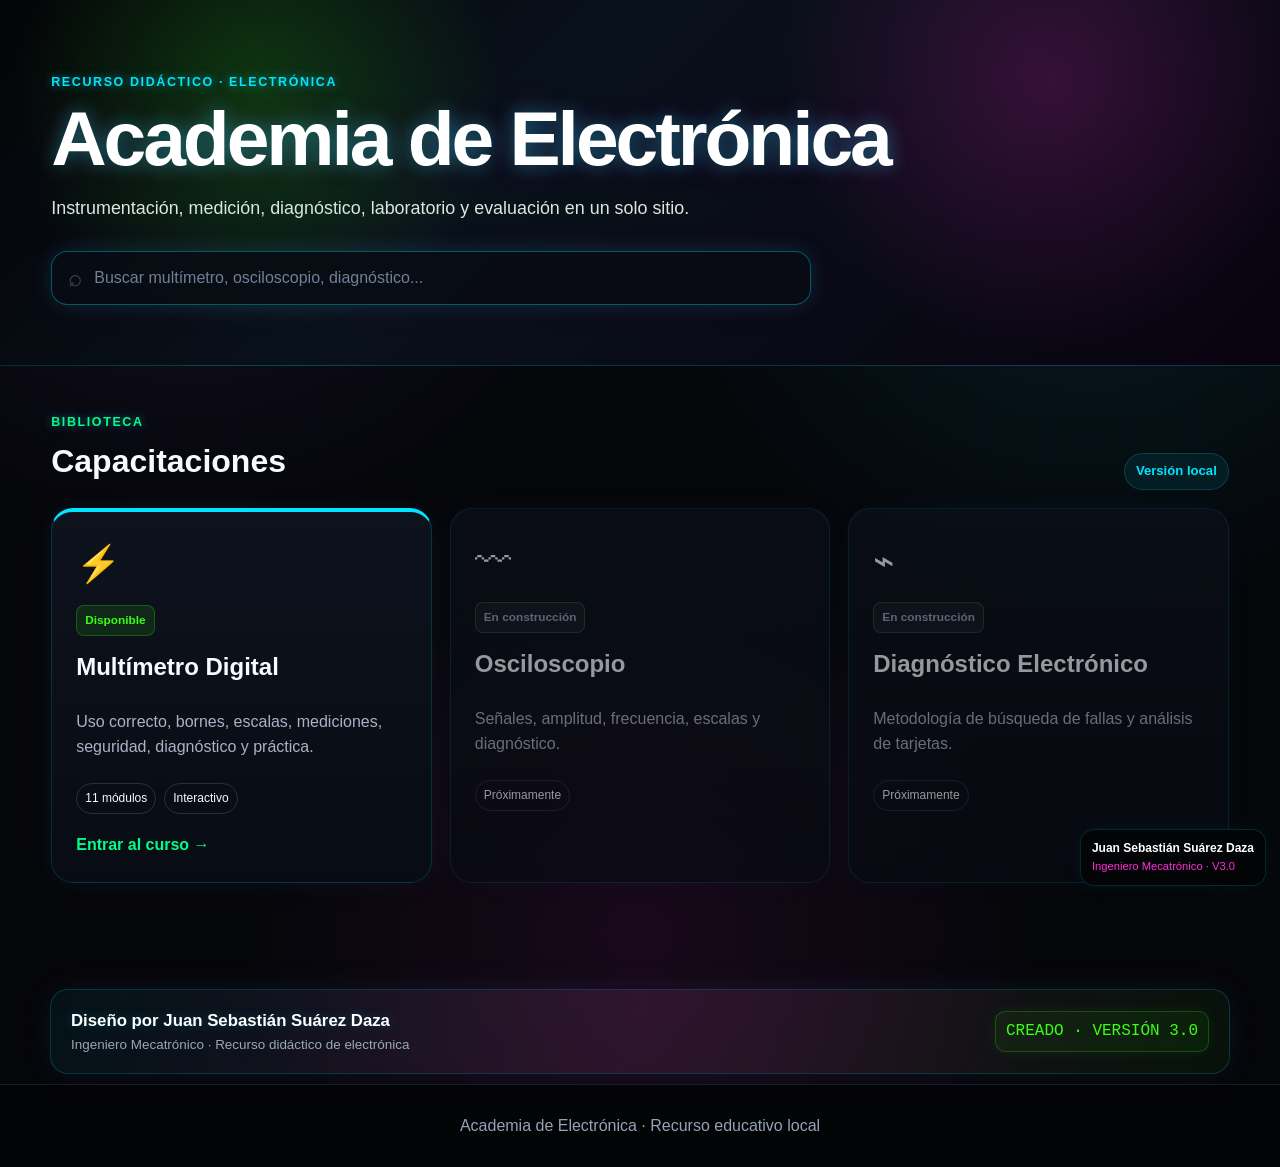
==== index.html @ 2f7d41a2 "Add files via upload" ====
<!DOCTYPE html>
<html lang="es">
<head>
  <meta charset="UTF-8">
  <meta name="viewport" content="width=device-width, initial-scale=1.0">
  <title>Academia de Electrónica - SENA</title>
  <link rel="stylesheet" href="css/estilos.css">
</head>
<body>
<header class="hero-home">
  <div class="container">
    <span class="eyebrow">RECURSO DIDÁCTICO · ELECTRÓNICA</span>
    <h1>Academia de Electrónica</h1>
    <p>Instrumentación, medición, diagnóstico, laboratorio y evaluación en un solo sitio.</p>
    <div class="search-wrap">
      <span>⌕</span>
      <input id="buscar" type="text" placeholder="Buscar multímetro, osciloscopio, diagnóstico...">
    </div>
  </div>
</header>

<main class="container home-main">
  <div class="section-heading">
    <div><span class="eyebrow dark">BIBLIOTECA</span><h2>Capacitaciones</h2></div>
    <span class="pill">Versión local</span>
  </div>

  <section id="gridCursos" class="course-grid">
    <a class="course-card featured" data-tags="multimetro medicion fluke uni-t unit voltaje corriente resistencia continuidad diodos capacitancia seguridad cat" href="cursos/multimetro.html">
      <div class="course-icon">⚡</div>
      <span class="course-tag">Disponible</span>
      <h3>Multímetro Digital</h3>
      <p>Uso correcto, bornes, escalas, mediciones, seguridad, diagnóstico y práctica.</p>
      <div class="course-meta"><span>11 módulos</span><span>Interactivo</span></div>
      <strong>Entrar al curso →</strong>
    </a>

    <article class="course-card disabled" data-tags="osciloscopio señales frecuencia amplitud trigger canales">
      <div class="course-icon">〰</div>
      <span class="course-tag muted">En construcción</span>
      <h3>Osciloscopio</h3>
      <p>Señales, amplitud, frecuencia, escalas y diagnóstico.</p>
      <div class="course-meta"><span>Próximamente</span></div>
    </article>

    <article class="course-card disabled" data-tags="diagnostico electronico fallas pcb fuente corto componentes">
      <div class="course-icon">⌁</div>
      <span class="course-tag muted">En construcción</span>
      <h3>Diagnóstico Electrónico</h3>
      <p>Metodología de búsqueda de fallas y análisis de tarjetas.</p>
      <div class="course-meta"><span>Próximamente</span></div>
    </article>
  </section>

  <p id="sinResultados" class="empty hidden">No se encontraron capacitaciones con ese término.</p>
</main>


<div class="signature-strip">
  <div class="signature-inner">
    <div>
      <div class="signature-name">Diseño por Juan Sebastián Suárez Daza</div>
      <div class="signature-title">Ingeniero Mecatrónico · Recurso didáctico de electrónica</div>
    </div>
    <div class="signature-version">CREADO · VERSIÓN 3.0</div>
  </div>
</div>
<div class="neon-credit"><b>Juan Sebastián Suárez Daza</b><span>Ingeniero Mecatrónico · V3.0</span></div>

<footer class="site-footer">
  Academia de Electrónica · Recurso educativo local
</footer>
<script src="js/app.js"></script>
</body>
</html>
---- css/estilos.css ----
*{box-sizing:border-box}
:root{
--bg:#f3f6f7;--surface:#fff;--text:#12202a;--muted:#697883;--line:#dfe6e9;
--green:#008c45;--green2:#006d37;--lime:#b7da34;--dark:#071a13;
--yellow:#f5c842;--red:#d93c3c;--redbg:#fff0f0;--amberbg:#fff7df;--bluebg:#edf7ff;
--shadow:0 18px 45px rgba(12,34,28,.08)
}
html{scroll-behavior:smooth}
body{margin:0;font-family:Inter,Segoe UI,Arial,sans-serif;background:var(--bg);color:var(--text);line-height:1.58}
a{color:inherit}.container{width:min(1180px,92%);margin:auto}
.eyebrow{font-size:.78rem;font-weight:800;letter-spacing:.13em;color:#d9ffbf}.eyebrow.dark{color:var(--green2)}
.hero-home{background:radial-gradient(circle at 80% 20%,#0f7c47 0,#082b1b 36%,#061710 75%);color:#fff;padding:68px 0 60px}
.hero-home h1{font-size:clamp(2.6rem,6vw,5.1rem);line-height:.98;margin:.5rem 0 1rem;letter-spacing:-.04em}
.hero-home p{font-size:1.12rem;color:#d8e8df;max-width:760px}
.search-wrap{margin-top:28px;background:#fff;border-radius:16px;display:flex;align-items:center;max-width:760px;padding:0 16px;box-shadow:0 12px 35px rgba(0,0,0,.2)}
.search-wrap span{font-size:1.5rem;color:#3d4a52}.search-wrap input{border:0;outline:0;width:100%;padding:17px 12px;font-size:1rem}
.home-main{padding:42px 0 70px}.section-heading{display:flex;justify-content:space-between;align-items:end;margin-bottom:18px}.section-heading h2{font-size:2rem;margin:.2rem 0}
.pill{background:#e7f5ec;color:var(--green2);padding:7px 11px;border-radius:999px;font-weight:700;font-size:.82rem}
.course-grid{display:grid;grid-template-columns:repeat(3,1fr);gap:18px}
.course-card{background:var(--surface);border:1px solid var(--line);border-radius:22px;padding:24px;text-decoration:none;box-shadow:var(--shadow);min-height:285px;display:flex;flex-direction:column;transition:.22s}
a.course-card:hover{transform:translateY(-6px);box-shadow:0 24px 55px rgba(12,34,28,.14)}
.course-card.featured{border-top:5px solid var(--green)}.course-icon{font-size:2.25rem}.course-tag{align-self:flex-start;margin:12px 0 5px;background:#e6f7ec;color:var(--green2);font-weight:800;font-size:.74rem;padding:5px 8px;border-radius:8px}
.course-tag.muted{background:#edf1f2;color:#6e797f}.course-card h3{font-size:1.5rem;margin:.45rem 0}.course-card p{color:var(--muted)}
.course-card strong{color:var(--green2);margin-top:auto}.course-meta{display:flex;gap:8px;margin:8px 0 18px}.course-meta span{font-size:.75rem;border:1px solid var(--line);padding:5px 8px;border-radius:999px}
.disabled{opacity:.6}.hidden{display:none}.empty{text-align:center;padding:30px}.site-footer{text-align:center;color:var(--muted);padding:28px;border-top:1px solid var(--line)}

.course-top{background:#061710;color:#fff;position:sticky;top:0;z-index:50;border-bottom:1px solid rgba(255,255,255,.12)}
.course-top .container{height:58px;display:flex;justify-content:space-between;align-items:center}
.course-top a{text-decoration:none;font-weight:750}.course-progress-label{font-size:.82rem;color:#cce0d4}
.progress-bar{position:absolute;bottom:0;left:0;height:3px;background:var(--lime);width:0}
.course-hero{background:linear-gradient(115deg,#071b14,#0b4a2b);color:#fff;padding:58px 0 48px;overflow:hidden}
.hero-grid{display:grid;grid-template-columns:1.15fr .85fr;gap:36px;align-items:center}
.course-hero h1{font-size:clamp(2.7rem,5vw,4.8rem);line-height:1;margin:.45rem 0 1rem;letter-spacing:-.035em}
.course-hero p{color:#d7e9de;max-width:700px;font-size:1.08rem}
.hero-stat-row{display:flex;gap:10px;flex-wrap:wrap;margin-top:24px}.hero-stat{border:1px solid rgba(255,255,255,.18);background:rgba(255,255,255,.07);padding:10px 12px;border-radius:12px;font-size:.86rem}
.meter-stage{background:linear-gradient(145deg,#17201e,#080b0a);border-radius:28px;padding:26px;min-height:410px;display:flex;align-items:center;justify-content:center;box-shadow:0 30px 80px rgba(0,0,0,.35)}
.meter-illustration{width:250px;background:#f2c219;border:8px solid #e8aa00;border-radius:25px;padding:16px 18px 18px;transform:rotate(3deg);box-shadow:0 22px 40px rgba(0,0,0,.32)}
.meter-screen{height:88px;background:#cfe3d1;border:7px solid #232b2a;border-radius:8px;display:flex;align-items:center;justify-content:center;font:700 2.3rem "Courier New",monospace;color:#16251b}
.meter-brand{background:#111;color:#f6d322;display:inline-block;padding:2px 7px;font-weight:900;font-size:.7rem;margin-bottom:6px}.meter-buttons{display:flex;gap:6px;justify-content:center;margin:12px}.meter-buttons i{width:38px;height:17px;background:#313a39;border-radius:5px;display:block}
.meter-dial{width:115px;height:115px;border-radius:50%;background:#242b2a;margin:15px auto;position:relative;border:8px solid #161b1a}.meter-dial:after{content:"";position:absolute;width:13px;height:48px;background:#111;left:43px;top:5px;border-radius:10px;transform:rotate(40deg);transform-origin:50% 48px}
.meter-jacks{display:flex;gap:13px;justify-content:center;margin-top:12px}.jack{width:28px;height:28px;border-radius:50%;background:#111;border:5px solid #555}.jack.red{border-color:#c82424}

.course-shell{display:grid;grid-template-columns:265px minmax(0,1fr);gap:26px;padding:32px 0 70px}
.side-nav{position:sticky;top:82px;align-self:start;background:#fff;border:1px solid var(--line);border-radius:18px;padding:12px;box-shadow:var(--shadow);max-height:calc(100vh - 104px);overflow:auto}
.side-nav strong{display:block;padding:10px 11px}.side-nav a{display:block;text-decoration:none;padding:9px 11px;border-radius:9px;color:#46545c;font-size:.9rem}
.side-nav a:hover,.side-nav a.active{background:#eaf7ef;color:var(--green2);font-weight:750}
.lesson{background:#fff;border:1px solid var(--line);border-radius:22px;padding:30px;margin-bottom:20px;box-shadow:0 10px 32px rgba(12,34,28,.045)}
.lesson h2{font-size:2rem;margin:.15rem 0 1rem;letter-spacing:-.025em}.lesson h3{margin-top:1.7rem}.lesson-number{font-size:.75rem;font-weight:850;color:var(--green2);letter-spacing:.12em}
.lead{font-size:1.09rem;color:#46545c}.callout{padding:17px 18px;border-radius:14px;margin:18px 0;border-left:5px solid}
.callout.warning{background:var(--amberbg);border-color:#e2ae14}.callout.danger{background:var(--redbg);border-color:var(--red)}.callout.info{background:var(--bluebg);border-color:#3d92c7}.callout.success{background:#edf9f1;border-color:var(--green)}
.grid-2{display:grid;grid-template-columns:1fr 1fr;gap:16px}.grid-3{display:grid;grid-template-columns:repeat(3,1fr);gap:14px}
.info-card{border:1px solid var(--line);border-radius:16px;padding:18px;background:#fbfcfc}.info-card h3{margin:.2rem 0}.big-symbol{font-size:2.3rem;font-weight:800;color:var(--green2)}
.visual-compare{display:grid;grid-template-columns:1fr 1fr;gap:16px}.diagram{border:1px solid var(--line);border-radius:17px;padding:18px;background:#fafcfc}.diagram.correct{border-top:5px solid var(--green)}.diagram.wrong{border-top:5px solid var(--red)}
.circuit{font-family:"Courier New",monospace;background:#101714;color:#e7fff0;padding:18px;border-radius:12px;overflow:auto;font-size:.92rem}
.photo-grid{display:grid;grid-template-columns:1fr 1fr;gap:16px}.photo-card{border:1px solid var(--line);border-radius:18px;overflow:hidden;background:#fff}.photo-card img{width:100%;height:310px;object-fit:contain;background:#f5f5f5;display:block}.photo-card figcaption{padding:12px 14px;color:#52616a;font-size:.83rem}
.table-wrap{overflow:auto;border-radius:14px;border:1px solid var(--line)}table{width:100%;border-collapse:collapse;min-width:680px}th,td{padding:12px;border-bottom:1px solid var(--line);text-align:left;vertical-align:top}th{background:#eef7f1;color:#194f31;font-size:.83rem}tr:last-child td{border-bottom:0}
.step-list{counter-reset:item;padding:0;list-style:none}.step-list li{counter-increment:item;position:relative;padding:10px 0 10px 48px}.step-list li:before{content:counter(item);position:absolute;left:0;top:7px;width:32px;height:32px;border-radius:10px;background:#e8f7ee;color:var(--green2);display:grid;place-items:center;font-weight:850}
.lab-card{border:1px solid var(--line);border-radius:16px;padding:17px}.lab-card .lab-n{font-size:.75rem;font-weight:850;color:var(--green2)}.lab-card h4{margin:.25rem 0 .5rem}
.simulator{background:#0b1511;color:#fff;border-radius:20px;padding:22px}.simulator h3{margin-top:0}.sim-grid{display:grid;grid-template-columns:repeat(3,1fr);gap:12px}.sim-group{background:#14231c;border:1px solid #274032;padding:14px;border-radius:13px}.sim-group label{display:block;font-size:.78rem;color:#b9d0c1;margin-bottom:6px}.sim-group select{width:100%;padding:10px;border-radius:8px;border:0}.sim-actions{display:flex;align-items:center;gap:12px;margin-top:14px}.primary-btn{border:0;border-radius:10px;background:var(--lime);color:#14200b;padding:12px 16px;font-weight:850;cursor:pointer}.sim-result{font-weight:750}
.quiz-question{border-top:1px solid var(--line);padding:18px 0}.quiz-question:first-of-type{border-top:0}.quiz-options{display:flex;gap:8px;flex-wrap:wrap}.quiz-options button{border:1px solid var(--line);background:#fff;padding:9px 12px;border-radius:10px;cursor:pointer}.quiz-options button:hover{background:#edf8f1}.result{font-weight:750;margin-top:10px}
.sticky-gold{background:#162b20;color:#fff;border-radius:18px;padding:22px}.gold-list{display:grid;grid-template-columns:repeat(2,1fr);gap:9px;margin-top:13px}.gold-list div{background:#203a2c;border-radius:10px;padding:10px}.gold-list b{color:#d5ee72}
@media(max-width:980px){.course-grid{grid-template-columns:1fr}.hero-grid{grid-template-columns:1fr}.meter-stage{min-height:auto}.course-shell{grid-template-columns:1fr}.side-nav{position:static;max-height:none}.grid-3{grid-template-columns:1fr 1fr}}
@media(max-width:650px){.grid-2,.grid-3,.visual-compare,.photo-grid,.sim-grid,.gold-list{grid-template-columns:1fr}.lesson{padding:21px}.photo-card img{height:245px}.course-top .course-progress-label{display:none}}


/* ===== V3 INTERACTIVE MULTIMETER ===== */
.interactive-zone{position:relative}
.multimeter-lab{display:grid;grid-template-columns:minmax(300px,.9fr) minmax(340px,1.1fr);gap:22px;align-items:start}
.hotspot-meter{position:relative;background:linear-gradient(145deg,#202725,#0f1513);border-radius:24px;padding:28px;min-height:620px;display:flex;align-items:center;justify-content:center;overflow:hidden}
.training-meter{position:relative;width:330px;background:#f2c52b;border:9px solid #dca400;border-radius:28px;padding:16px 22px 24px;box-shadow:0 30px 55px rgba(0,0,0,.28)}
.training-meter .brandline{display:flex;justify-content:space-between;align-items:center;margin-bottom:8px}
.training-meter .brandbox{background:#111;color:#ffd929;padding:4px 8px;font-weight:900;border-radius:4px;letter-spacing:.08em}
.training-meter .modelbox{font-size:.72rem;font-weight:800;color:#30312f}
.training-meter .screen{height:105px;background:#cfe2ca;border:8px solid #232a28;border-radius:9px;display:flex;align-items:center;justify-content:center;font:700 2.45rem "Courier New",monospace;color:#142117;box-shadow:inset 0 0 0 2px #8da68c}
.training-meter .softkeys{display:flex;justify-content:center;gap:10px;margin:12px 0 5px}
.training-meter .softkeys span{display:block;width:42px;height:19px;border-radius:6px;background:#343b39;box-shadow:inset 0 -3px 0 #1d2221}
.training-meter .selector-panel{position:relative;height:230px}
.training-meter .dial{position:absolute;width:150px;height:150px;border-radius:50%;left:50%;top:42px;transform:translateX(-50%);background:#252c2a;border:10px solid #131817;box-shadow:0 8px 12px rgba(0,0,0,.25)}
.training-meter .dial:after{content:"";position:absolute;width:18px;height:66px;background:#0c0f0e;left:56px;top:4px;border-radius:12px;transform:rotate(40deg);transform-origin:50% 66px}
.training-meter .dial-label{position:absolute;font-size:.78rem;font-weight:900;color:#242522}
.training-meter .d1{left:34px;top:37px}.training-meter .d2{right:29px;top:48px}.training-meter .d3{right:12px;top:104px}.training-meter .d4{right:26px;top:164px}.training-meter .d5{left:22px;top:160px}.training-meter .d6{left:10px;top:103px}
.training-meter .jack-row{display:grid;grid-template-columns:repeat(4,1fr);gap:10px;align-items:end;margin-top:2px}
.training-meter .jack-wrap{text-align:center;font-size:.65rem;font-weight:900;color:#252725}
.training-meter .jackhole{width:38px;height:38px;border-radius:50%;margin:5px auto;background:#0f1110;border:7px solid #4a4d4c;box-shadow:inset 0 0 0 3px #050505}
.training-meter .jackhole.red{border-color:#b62525}
.hotspot{position:absolute;border:2px solid rgba(255,255,255,.8);background:rgba(183,218,52,.16);border-radius:999px;cursor:pointer;box-shadow:0 0 0 5px rgba(183,218,52,.08);animation:pulseHot 1.8s infinite}
.hotspot:hover{background:rgba(183,218,52,.4);transform:scale(1.06)}
@keyframes pulseHot{0%,100%{box-shadow:0 0 0 4px rgba(183,218,52,.08)}50%{box-shadow:0 0 0 11px rgba(183,218,52,.03)}}
.hs-screen{width:250px;height:90px;left:40px;top:55px;border-radius:14px}
.hs-buttons{width:190px;height:44px;left:70px;top:159px;border-radius:12px}
.hs-selector{width:178px;height:178px;left:76px;top:225px}
.hs-jack10{width:56px;height:56px;left:16px;bottom:19px}
.hs-jackma{width:56px;height:56px;left:87px;bottom:19px}
.hs-jackcom{width:56px;height:56px;left:159px;bottom:19px}
.hs-jackvohm{width:56px;height:56px;right:16px;bottom:19px}
.hotspot-panel{background:#fff;border:1px solid var(--line);border-radius:22px;padding:22px;box-shadow:var(--shadow)}
.hotspot-panel .selected-part{display:inline-block;background:#e8f7ee;color:var(--green2);font-size:.76rem;font-weight:900;padding:6px 9px;border-radius:999px}
.hotspot-panel h3{font-size:1.7rem;margin:.6rem 0}
.hotspot-panel .fact-grid{display:grid;grid-template-columns:1fr 1fr;gap:10px;margin-top:16px}
.hotspot-panel .fact{border:1px solid var(--line);border-radius:12px;padding:12px;background:#fbfcfc}
.hotspot-panel .fact small{display:block;color:var(--muted);font-weight:700}.hotspot-panel .fact b{display:block;margin-top:3px}
.mission-board{background:linear-gradient(140deg,#071a13,#0c3120);color:#fff;border-radius:24px;padding:24px;box-shadow:0 20px 55px rgba(4,25,16,.2)}
.mission-head{display:flex;align-items:center;justify-content:space-between;gap:10px}.mission-head h3{font-size:1.6rem;margin:0}.scorebox{display:flex;gap:9px;flex-wrap:wrap}.score-chip{background:rgba(255,255,255,.1);border:1px solid rgba(255,255,255,.16);padding:7px 10px;border-radius:999px;font-size:.8rem;font-weight:800}
.mission-card{background:#fff;color:var(--text);border-radius:18px;padding:20px;margin-top:17px}
.mission-title{font-size:1.15rem;font-weight:900}.mission-context{color:#5f6c74;margin:.45rem 0 1rem}
.game-grid{display:grid;grid-template-columns:repeat(2,1fr);gap:10px}.game-field label{display:block;font-size:.75rem;color:#627078;font-weight:800;margin-bottom:5px}.game-field select{width:100%;padding:11px;border:1px solid var(--line);border-radius:10px;background:#fff}
.game-controls{display:flex;gap:9px;flex-wrap:wrap;margin-top:14px}.btn-game{border:0;border-radius:10px;padding:11px 14px;font-weight:900;cursor:pointer}.btn-check{background:var(--lime);color:#14200b}.btn-next{background:#e9eef0;color:#243039}.btn-reset{background:#fff0f0;color:#a32626}
.game-feedback{margin-top:13px;border-radius:12px;padding:12px;display:none}.game-feedback.ok{display:block;background:#e9f8ef;color:#086832}.game-feedback.bad{display:block;background:#fff0f0;color:#9c2525}
.mission-progress{height:8px;background:rgba(255,255,255,.15);border-radius:99px;overflow:hidden;margin-top:16px}.mission-progress i{display:block;height:100%;width:0;background:var(--lime);transition:.3s}
.lives{letter-spacing:.08em}
.diagnostic-grid{display:grid;grid-template-columns:repeat(2,1fr);gap:14px}
.diagnostic-card{border:1px solid var(--line);border-radius:16px;padding:16px;background:#fbfcfc}.diagnostic-card h4{margin:.2rem 0 .5rem}
.reveal-btn{border:1px solid var(--line);background:#fff;padding:8px 10px;border-radius:9px;cursor:pointer;font-weight:800}.diagnostic-answer{display:none;margin-top:10px;background:#eef8f1;border-radius:10px;padding:10px}.diagnostic-answer.show{display:block}
.badge-wall{display:grid;grid-template-columns:repeat(4,1fr);gap:10px}.achievement{border:1px solid var(--line);border-radius:14px;padding:14px;text-align:center;background:#fafcfc;opacity:.42}.achievement.unlocked{opacity:1;background:#f5fae6;border-color:#d7e990}.achievement .medal{font-size:2rem}.achievement strong{display:block;font-size:.84rem}
@media(max-width:980px){.multimeter-lab{grid-template-columns:1fr}.diagnostic-grid{grid-template-columns:1fr}.badge-wall{grid-template-columns:repeat(2,1fr)}}
@media(max-width:620px){.hotspot-meter{min-height:540px;padding:12px}.training-meter{transform:scale(.86)}.game-grid{grid-template-columns:1fr}.hotspot-panel .fact-grid{grid-template-columns:1fr}}


/* ===== V3.1 NEON / CYBERPUNK THEME ===== */
:root{
  --bg:#05060a;
  --surface:#0c1018;
  --surface2:#111827;
  --text:#f5fbff;
  --muted:#94a3b8;
  --line:#243041;
  --green:#39ff14;
  --green2:#00ff88;
  --lime:#b4ff39;
  --dark:#020305;
  --yellow:#fff200;
  --red:#ff2d55;
  --redbg:rgba(255,45,85,.10);
  --amberbg:rgba(255,214,10,.10);
  --bluebg:rgba(0,229,255,.10);
  --cyan:#00e5ff;
  --magenta:#ff2bd6;
  --violet:#8b5cf6;
  --shadow:0 0 30px rgba(0,229,255,.08),0 0 60px rgba(255,43,214,.05);
}
body{
  background:
    radial-gradient(circle at 15% 10%,rgba(139,92,246,.12),transparent 28%),
    radial-gradient(circle at 85% 15%,rgba(0,229,255,.10),transparent 30%),
    radial-gradient(circle at 50% 80%,rgba(255,43,214,.08),transparent 35%),
    #05060a;
  color:var(--text);
}
body:before{
  content:"";
  position:fixed;inset:0;pointer-events:none;z-index:-1;
  background-image:
    linear-gradient(rgba(0,229,255,.025) 1px,transparent 1px),
    linear-gradient(90deg,rgba(255,43,214,.025) 1px,transparent 1px);
  background-size:34px 34px;
  mask-image:linear-gradient(to bottom,rgba(0,0,0,.8),transparent 90%);
}
.hero-home,.course-hero{
  background:
    radial-gradient(circle at 20% 25%,rgba(57,255,20,.18),transparent 23%),
    radial-gradient(circle at 82% 22%,rgba(255,43,214,.18),transparent 25%),
    linear-gradient(135deg,#030406 0%,#09111b 40%,#09030f 100%);
  border-bottom:1px solid rgba(0,229,255,.18);
}
.hero-home h1,.course-hero h1{
  text-shadow:0 0 18px rgba(0,229,255,.35),0 0 35px rgba(255,43,214,.18);
}
.eyebrow{color:var(--cyan);text-shadow:0 0 10px rgba(0,229,255,.5)}
.eyebrow.dark{color:var(--green2)}
.search-wrap{
  background:rgba(8,12,20,.88);
  border:1px solid rgba(0,229,255,.35);
  box-shadow:0 0 22px rgba(0,229,255,.12),0 0 38px rgba(255,43,214,.06);
}
.search-wrap input{background:transparent;color:#fff}
.search-wrap input::placeholder{color:#718096}
.course-card,.lesson,.side-nav,.hotspot-panel,.info-card,.lab-card,.diagnostic-card{
  background:linear-gradient(180deg,rgba(14,20,31,.92),rgba(8,12,20,.96));
  border:1px solid rgba(0,229,255,.16);
  box-shadow:0 0 24px rgba(0,229,255,.05),0 0 38px rgba(255,43,214,.035);
}
.course-card.featured{border-top:4px solid var(--cyan)}
a.course-card:hover{
  border-color:rgba(57,255,20,.45);
  box-shadow:0 0 26px rgba(57,255,20,.12),0 0 55px rgba(0,229,255,.08);
}
.course-card p,.lead,.lesson p,.photo-card figcaption,.diagnostic-card p{color:#a8b3c4}
.course-tag{background:rgba(57,255,20,.10);color:var(--green);border:1px solid rgba(57,255,20,.24)}
.course-tag.muted{background:rgba(148,163,184,.08);color:#94a3b8}
.pill{background:rgba(0,229,255,.08);color:var(--cyan);border:1px solid rgba(0,229,255,.18)}
.course-top{
  background:rgba(2,3,5,.92);
  backdrop-filter:blur(12px);
  border-bottom:1px solid rgba(0,229,255,.2);
  box-shadow:0 0 20px rgba(0,229,255,.08);
}
.progress-bar{
  background:linear-gradient(90deg,var(--green),var(--cyan),var(--magenta),var(--yellow));
  box-shadow:0 0 12px currentColor;
}
.side-nav a{color:#aab7c7}
.side-nav a:hover,.side-nav a.active{
  background:linear-gradient(90deg,rgba(0,229,255,.10),rgba(255,43,214,.08));
  color:var(--cyan);
  box-shadow:inset 3px 0 0 var(--green);
}
.lesson-number{color:var(--magenta);text-shadow:0 0 10px rgba(255,43,214,.45)}
.lesson h2,.lesson h3{color:#fff}
.big-symbol{
  color:var(--cyan);
  text-shadow:0 0 14px rgba(0,229,255,.5),0 0 22px rgba(255,43,214,.15);
}
.info-card,.lab-card,.diagnostic-card{background:rgba(10,15,24,.86)}
.callout{
  background:rgba(11,17,28,.86)!important;
  border-top:1px solid rgba(255,255,255,.05);
  border-right:1px solid rgba(255,255,255,.05);
  border-bottom:1px solid rgba(255,255,255,.05);
}
.callout.warning{border-left-color:var(--yellow);box-shadow:inset 0 0 22px rgba(255,242,0,.035)}
.callout.danger{border-left-color:var(--red);box-shadow:inset 0 0 22px rgba(255,45,85,.05)}
.callout.info{border-left-color:var(--cyan);box-shadow:inset 0 0 22px rgba(0,229,255,.05)}
.callout.success{border-left-color:var(--green);box-shadow:inset 0 0 22px rgba(57,255,20,.05)}
.table-wrap{border-color:rgba(0,229,255,.13)}
table{background:rgba(7,11,18,.8)}
th{
  background:linear-gradient(90deg,rgba(0,229,255,.12),rgba(255,43,214,.07));
  color:var(--cyan);
}
td,th{border-color:#1f2a38}
.diagram{
  background:linear-gradient(180deg,rgba(13,19,29,.95),rgba(6,10,16,.95));
  border-color:rgba(0,229,255,.14);
}
.diagram.correct{border-top-color:var(--green)}
.diagram.wrong{border-top-color:var(--red)}
.circuit{
  background:#020304;
  border:1px solid rgba(0,229,255,.15);
  color:#baffc9;
  box-shadow:inset 0 0 18px rgba(57,255,20,.03);
}
.photo-card{background:#080c13;border-color:rgba(255,43,214,.14)}
.photo-card img{background:#05070a}
.step-list li:before{
  background:rgba(0,229,255,.11);
  color:var(--cyan);
  border:1px solid rgba(0,229,255,.22);
  box-shadow:0 0 14px rgba(0,229,255,.12);
}
.meter-stage,.hotspot-meter{
  background:
    radial-gradient(circle at 50% 50%,rgba(0,229,255,.08),transparent 45%),
    linear-gradient(145deg,#090d14,#020304);
  border:1px solid rgba(0,229,255,.14);
  box-shadow:0 0 40px rgba(0,229,255,.07),0 0 70px rgba(255,43,214,.05);
}
.training-meter,.meter-illustration{
  background:linear-gradient(145deg,#efe321,#ffc400);
  box-shadow:0 0 28px rgba(255,242,0,.18),0 24px 55px rgba(0,0,0,.4);
}
.hotspot{
  border-color:var(--cyan);
  background:rgba(0,229,255,.12);
  box-shadow:0 0 0 4px rgba(0,229,255,.08),0 0 18px rgba(0,229,255,.20);
}
.hotspot:hover{
  background:rgba(255,43,214,.22);
  border-color:var(--magenta);
  box-shadow:0 0 22px rgba(255,43,214,.35);
}
.hotspot-panel .selected-part{
  background:rgba(255,43,214,.10);color:var(--magenta);
  border:1px solid rgba(255,43,214,.24);
}
.hotspot-panel .fact{background:rgba(8,12,20,.92);border-color:rgba(0,229,255,.12)}
.mission-board{
  background:
    radial-gradient(circle at 0 0,rgba(0,229,255,.14),transparent 25%),
    radial-gradient(circle at 100% 0,rgba(255,43,214,.14),transparent 25%),
    linear-gradient(145deg,#070a10,#0b111a);
  border:1px solid rgba(0,229,255,.18);
  box-shadow:0 0 35px rgba(0,229,255,.08),0 0 65px rgba(255,43,214,.05);
}
.score-chip{
  background:rgba(0,229,255,.07);
  border-color:rgba(0,229,255,.18);
  color:#d7fbff;
}
.mission-card{
  background:rgba(6,10,16,.95);
  color:#fff;
  border:1px solid rgba(255,43,214,.14);
}
.mission-context{color:#9dadbd}
.game-field label{color:#9fb2c1}
.game-field select{
  background:#0a0f17;color:#fff;border-color:#28364a;
}
.btn-check{
  background:linear-gradient(90deg,var(--green),var(--cyan));
  color:#03110c;
  box-shadow:0 0 20px rgba(0,229,255,.16);
}
.btn-next{background:#111827;color:var(--cyan);border:1px solid rgba(0,229,255,.18)}
.btn-reset{background:rgba(255,45,85,.08);color:#ff6f8c;border:1px solid rgba(255,45,85,.18)}
.game-feedback.ok{background:rgba(57,255,20,.08);color:#a7ff93;border:1px solid rgba(57,255,20,.18)}
.game-feedback.bad{background:rgba(255,45,85,.08);color:#ff8aa0;border:1px solid rgba(255,45,85,.18)}
.mission-progress{background:#111827}.mission-progress i{background:linear-gradient(90deg,var(--green),var(--cyan),var(--magenta));box-shadow:0 0 18px rgba(0,229,255,.35)}
.achievement{
  background:rgba(8,12,20,.92);
  border-color:#273142;
}
.achievement.unlocked{
  background:linear-gradient(180deg,rgba(57,255,20,.08),rgba(0,229,255,.05));
  border-color:rgba(57,255,20,.3);
  box-shadow:0 0 18px rgba(57,255,20,.08);
}
.simulator{
  background:linear-gradient(145deg,#05080d,#0a1018);
  border:1px solid rgba(0,229,255,.17);
  box-shadow:0 0 30px rgba(0,229,255,.06);
}
.sim-group{background:#0d141e;border-color:#26374a}
.sim-group select{background:#071018;color:#fff}
.primary-btn{
  background:linear-gradient(90deg,var(--green),var(--cyan),var(--magenta));
  color:#04100c;
  box-shadow:0 0 18px rgba(0,229,255,.22);
}
.quiz-options button,.reveal-btn{
  background:#0b111a;color:#eafcff;border-color:#27384b;
}
.quiz-options button:hover,.reveal-btn:hover{
  background:rgba(0,229,255,.08);border-color:rgba(0,229,255,.35);color:var(--cyan)
}
.diagnostic-answer{background:rgba(57,255,20,.06);color:#b7ffcb;border:1px solid rgba(57,255,20,.12)}
.sticky-gold{
  background:linear-gradient(135deg,#080c13,#171024);
  border:1px solid rgba(255,43,214,.18);
  box-shadow:0 0 28px rgba(255,43,214,.06);
}
.gold-list div{background:#0c1320;border:1px solid rgba(0,229,255,.10)}
.gold-list b{color:var(--yellow);text-shadow:0 0 10px rgba(255,242,0,.25)}
.site-footer{background:#030406;border-color:#151e2a}
.signature-strip{
  position:relative;
  margin:36px auto 10px;
  padding:18px 20px;
  max-width:1180px;
  border-radius:18px;
  overflow:hidden;
  background:linear-gradient(120deg,rgba(0,229,255,.06),rgba(255,43,214,.08),rgba(57,255,20,.05));
  border:1px solid rgba(0,229,255,.18);
  box-shadow:0 0 30px rgba(0,229,255,.06),0 0 45px rgba(255,43,214,.04);
}
.signature-strip:before{
  content:"";
  position:absolute;inset:0;pointer-events:none;
  background:linear-gradient(90deg,transparent,rgba(255,255,255,.04),transparent);
}
.signature-inner{display:flex;justify-content:space-between;align-items:center;gap:20px;flex-wrap:wrap}
.signature-name{
  font-weight:900;font-size:1.05rem;color:#fff;
  text-shadow:0 0 12px rgba(0,229,255,.25)
}
.signature-title{font-size:.84rem;color:#98a7b7}
.signature-version{
  font-family:"Courier New",monospace;
  color:var(--green);
  border:1px solid rgba(57,255,20,.22);
  background:rgba(57,255,20,.06);
  padding:7px 10px;border-radius:10px;
  box-shadow:0 0 14px rgba(57,255,20,.08);
}
.neon-credit{
  position:fixed;
  right:14px;
  bottom:14px;
  z-index:60;
  background:rgba(3,4,6,.82);
  backdrop-filter:blur(10px);
  border:1px solid rgba(0,229,255,.17);
  border-radius:14px;
  padding:9px 11px;
  font-size:.70rem;
  color:#95a7b7;
  box-shadow:0 0 18px rgba(0,229,255,.06);
}
.neon-credit b{display:block;color:#fff;font-size:.75rem}
.neon-credit span{color:var(--magenta)}
@media(max-width:700px){.neon-credit{display:none}}


/* ===== V3.2 ADVANCED SIMULATION ===== */
.level-tabs{display:flex;gap:10px;flex-wrap:wrap;margin:12px 0 18px}
.level-btn{border:1px solid #294052;background:#0b111a;color:#cbd7e6;padding:10px 14px;border-radius:11px;cursor:pointer;font-weight:900}
.level-btn.active{color:#04110d;background:linear-gradient(90deg,var(--green),var(--cyan));border-color:transparent;box-shadow:0 0 18px rgba(0,229,255,.18)}
.sim-console{
  background:linear-gradient(145deg,#05070b,#0a1018 60%,#110715);
  border:1px solid rgba(0,229,255,.18);
  border-radius:22px;
  padding:22px;
  box-shadow:0 0 34px rgba(0,229,255,.06),0 0 60px rgba(255,43,214,.04)
}
.sim-head{display:flex;justify-content:space-between;align-items:center;gap:12px;flex-wrap:wrap}
.sim-head h3{margin:0;font-size:1.5rem}
.sim-status{display:flex;gap:8px;flex-wrap:wrap}
.sim-badge{font-size:.78rem;font-weight:900;padding:7px 10px;border-radius:999px;border:1px solid rgba(0,229,255,.15);background:rgba(0,229,255,.06);color:var(--cyan)}
.sim-badge.mag{border-color:rgba(255,43,214,.18);background:rgba(255,43,214,.07);color:#ff8be8}
.instrument-grid{display:grid;grid-template-columns:1fr 1fr;gap:16px;margin-top:18px}
.virtual-circuit{border:1px solid rgba(0,229,255,.12);border-radius:16px;padding:18px;background:#070b12}
.virtual-circuit h4{margin:.15rem 0 .7rem}
.virtual-meter{
  border:1px solid rgba(57,255,20,.15);
  border-radius:18px;padding:18px;background:#050805;
  box-shadow:inset 0 0 24px rgba(57,255,20,.025)
}
.virtual-display{
  background:#cfe6cb;color:#0a2110;border:8px solid #1a231e;border-radius:10px;
  padding:14px;text-align:right;font:700 2.5rem "Courier New",monospace;
  box-shadow:0 0 18px rgba(57,255,20,.08)
}
.virtual-unit{font-size:.95rem;margin-left:8px}
.measurement-controls{display:grid;grid-template-columns:repeat(2,1fr);gap:10px;margin-top:14px}
.measurement-controls label{display:block;font-size:.72rem;color:#9eb0bf;font-weight:850;margin-bottom:5px}
.measurement-controls select,.measurement-controls input{
  width:100%;padding:10px;border-radius:9px;border:1px solid #26374a;background:#0a0f17;color:#fff
}
.measure-btn{margin-top:12px;border:0;border-radius:10px;padding:12px 14px;font-weight:950;cursor:pointer;background:linear-gradient(90deg,var(--green),var(--cyan),var(--magenta));color:#03100d;box-shadow:0 0 18px rgba(0,229,255,.18)}
.measure-feedback{margin-top:12px;padding:12px;border-radius:12px;display:none}
.measure-feedback.ok{display:block;background:rgba(57,255,20,.07);border:1px solid rgba(57,255,20,.16);color:#b6ffbe}
.measure-feedback.warn{display:block;background:rgba(255,242,0,.07);border:1px solid rgba(255,242,0,.16);color:#fff59f}
.measure-feedback.bad{display:block;background:rgba(255,45,85,.08);border:1px solid rgba(255,45,85,.17);color:#ff9cae}
.fault-panel{margin-top:18px;border-top:1px solid rgba(0,229,255,.12);padding-top:16px}
.fault-row{display:grid;grid-template-columns:1.2fr .8fr;gap:12px}
.fault-box{border:1px solid #28364a;border-radius:14px;padding:14px;background:#0a0f17}
.fault-box strong{color:var(--magenta)}
.randomize-btn{border:1px solid rgba(255,43,214,.22);background:rgba(255,43,214,.08);color:#ff94e9;padding:10px 13px;border-radius:10px;font-weight:900;cursor:pointer}
.scenario-list{display:grid;grid-template-columns:repeat(3,1fr);gap:12px;margin-top:16px}
.scenario-chip{border:1px solid #27384b;border-radius:13px;padding:13px;background:#0b111a;cursor:pointer}
.scenario-chip:hover{border-color:rgba(0,229,255,.35);box-shadow:0 0 16px rgba(0,229,255,.06)}
.scenario-chip b{display:block;color:#fff}.scenario-chip small{color:#8da1b4}
.difficulty-guide{display:grid;grid-template-columns:repeat(3,1fr);gap:12px;margin-top:16px}
.diff-card{border:1px solid #27384b;border-radius:14px;padding:14px;background:#0a0f17}
.diff-card h4{margin:.2rem 0}.diff-card p{font-size:.88rem}
.diff-card.easy{border-top:4px solid var(--green)}.diff-card.mid{border-top:4px solid var(--cyan)}.diff-card.hard{border-top:4px solid var(--magenta)}
@media(max-width:900px){.instrument-grid,.fault-row{grid-template-columns:1fr}.scenario-list,.difficulty-guide{grid-template-columns:1fr}}
@media(max-width:600px){.measurement-controls{grid-template-columns:1fr}}
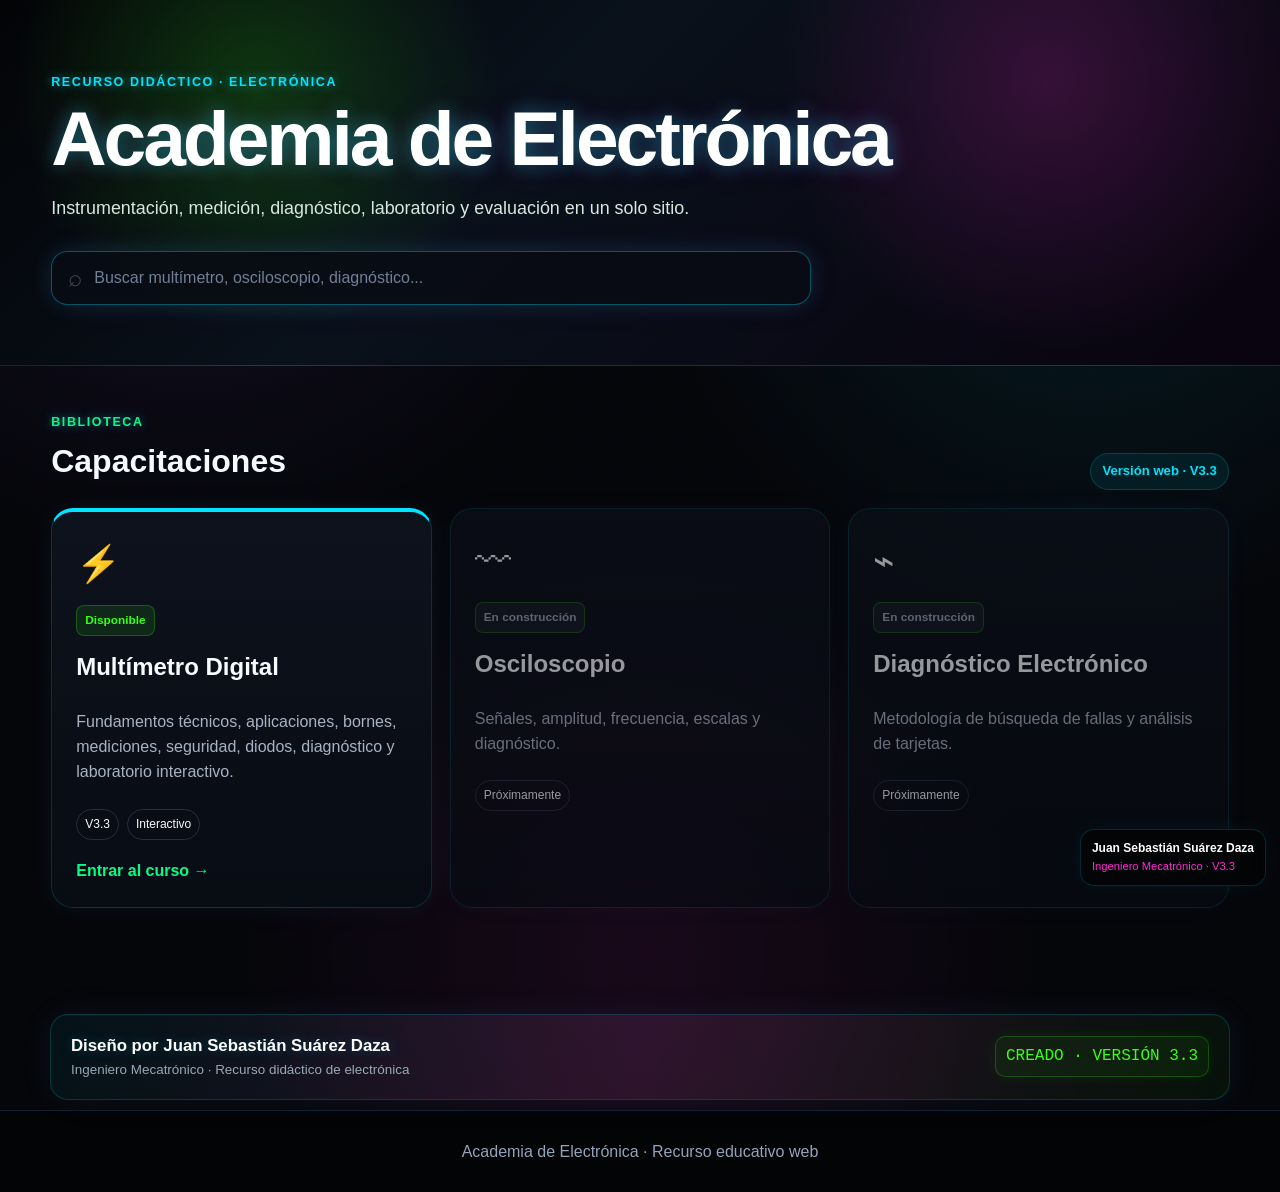
==== commit 9ac16077: "Publicar módulo de multímetro V3.3 con fundamentos y diodos interactivos" ====
--- a/index.html
+++ b/index.html
@@ -12,64 +12,25 @@
     <span class="eyebrow">RECURSO DIDÁCTICO · ELECTRÓNICA</span>
     <h1>Academia de Electrónica</h1>
     <p>Instrumentación, medición, diagnóstico, laboratorio y evaluación en un solo sitio.</p>
-    <div class="search-wrap">
-      <span>⌕</span>
-      <input id="buscar" type="text" placeholder="Buscar multímetro, osciloscopio, diagnóstico...">
-    </div>
+    <div class="search-wrap"><span>⌕</span><input id="buscar" type="text" placeholder="Buscar multímetro, osciloscopio, diagnóstico..."></div>
   </div>
 </header>
-
 <main class="container home-main">
-  <div class="section-heading">
-    <div><span class="eyebrow dark">BIBLIOTECA</span><h2>Capacitaciones</h2></div>
-    <span class="pill">Versión local</span>
-  </div>
-
+  <div class="section-heading"><div><span class="eyebrow dark">BIBLIOTECA</span><h2>Capacitaciones</h2></div><span class="pill">Versión web · V3.3</span></div>
   <section id="gridCursos" class="course-grid">
-    <a class="course-card featured" data-tags="multimetro medicion fluke uni-t unit voltaje corriente resistencia continuidad diodos capacitancia seguridad cat" href="cursos/multimetro.html">
-      <div class="course-icon">⚡</div>
-      <span class="course-tag">Disponible</span>
-      <h3>Multímetro Digital</h3>
-      <p>Uso correcto, bornes, escalas, mediciones, seguridad, diagnóstico y práctica.</p>
-      <div class="course-meta"><span>11 módulos</span><span>Interactivo</span></div>
-      <strong>Entrar al curso →</strong>
+    <a class="course-card featured" data-tags="multimetro medicion fluke uni-t unit voltaje corriente resistencia continuidad diodos capacitancia seguridad cat aplicaciones" href="cursos/multimetro-v33.html">
+      <div class="course-icon">⚡</div><span class="course-tag">Disponible</span><h3>Multímetro Digital</h3>
+      <p>Fundamentos técnicos, aplicaciones, bornes, mediciones, seguridad, diodos, diagnóstico y laboratorio interactivo.</p>
+      <div class="course-meta"><span>V3.3</span><span>Interactivo</span></div><strong>Entrar al curso →</strong>
     </a>
-
-    <article class="course-card disabled" data-tags="osciloscopio señales frecuencia amplitud trigger canales">
-      <div class="course-icon">〰</div>
-      <span class="course-tag muted">En construcción</span>
-      <h3>Osciloscopio</h3>
-      <p>Señales, amplitud, frecuencia, escalas y diagnóstico.</p>
-      <div class="course-meta"><span>Próximamente</span></div>
-    </article>
-
-    <article class="course-card disabled" data-tags="diagnostico electronico fallas pcb fuente corto componentes">
-      <div class="course-icon">⌁</div>
-      <span class="course-tag muted">En construcción</span>
-      <h3>Diagnóstico Electrónico</h3>
-      <p>Metodología de búsqueda de fallas y análisis de tarjetas.</p>
-      <div class="course-meta"><span>Próximamente</span></div>
-    </article>
+    <article class="course-card disabled" data-tags="osciloscopio señales frecuencia amplitud trigger canales"><div class="course-icon">〰</div><span class="course-tag muted">En construcción</span><h3>Osciloscopio</h3><p>Señales, amplitud, frecuencia, escalas y diagnóstico.</p><div class="course-meta"><span>Próximamente</span></div></article>
+    <article class="course-card disabled" data-tags="diagnostico electronico fallas pcb fuente corto componentes"><div class="course-icon">⌁</div><span class="course-tag muted">En construcción</span><h3>Diagnóstico Electrónico</h3><p>Metodología de búsqueda de fallas y análisis de tarjetas.</p><div class="course-meta"><span>Próximamente</span></div></article>
   </section>
-
   <p id="sinResultados" class="empty hidden">No se encontraron capacitaciones con ese término.</p>
 </main>
-
-
-<div class="signature-strip">
-  <div class="signature-inner">
-    <div>
-      <div class="signature-name">Diseño por Juan Sebastián Suárez Daza</div>
-      <div class="signature-title">Ingeniero Mecatrónico · Recurso didáctico de electrónica</div>
-    </div>
-    <div class="signature-version">CREADO · VERSIÓN 3.0</div>
-  </div>
-</div>
-<div class="neon-credit"><b>Juan Sebastián Suárez Daza</b><span>Ingeniero Mecatrónico · V3.0</span></div>
-
-<footer class="site-footer">
-  Academia de Electrónica · Recurso educativo local
-</footer>
+<div class="signature-strip"><div class="signature-inner"><div><div class="signature-name">Diseño por Juan Sebastián Suárez Daza</div><div class="signature-title">Ingeniero Mecatrónico · Recurso didáctico de electrónica</div></div><div class="signature-version">CREADO · VERSIÓN 3.3</div></div></div>
+<div class="neon-credit"><b>Juan Sebastián Suárez Daza</b><span>Ingeniero Mecatrónico · V3.3</span></div>
+<footer class="site-footer">Academia de Electrónica · Recurso educativo web</footer>
 <script src="js/app.js"></script>
 </body>
-</html>
+</html>
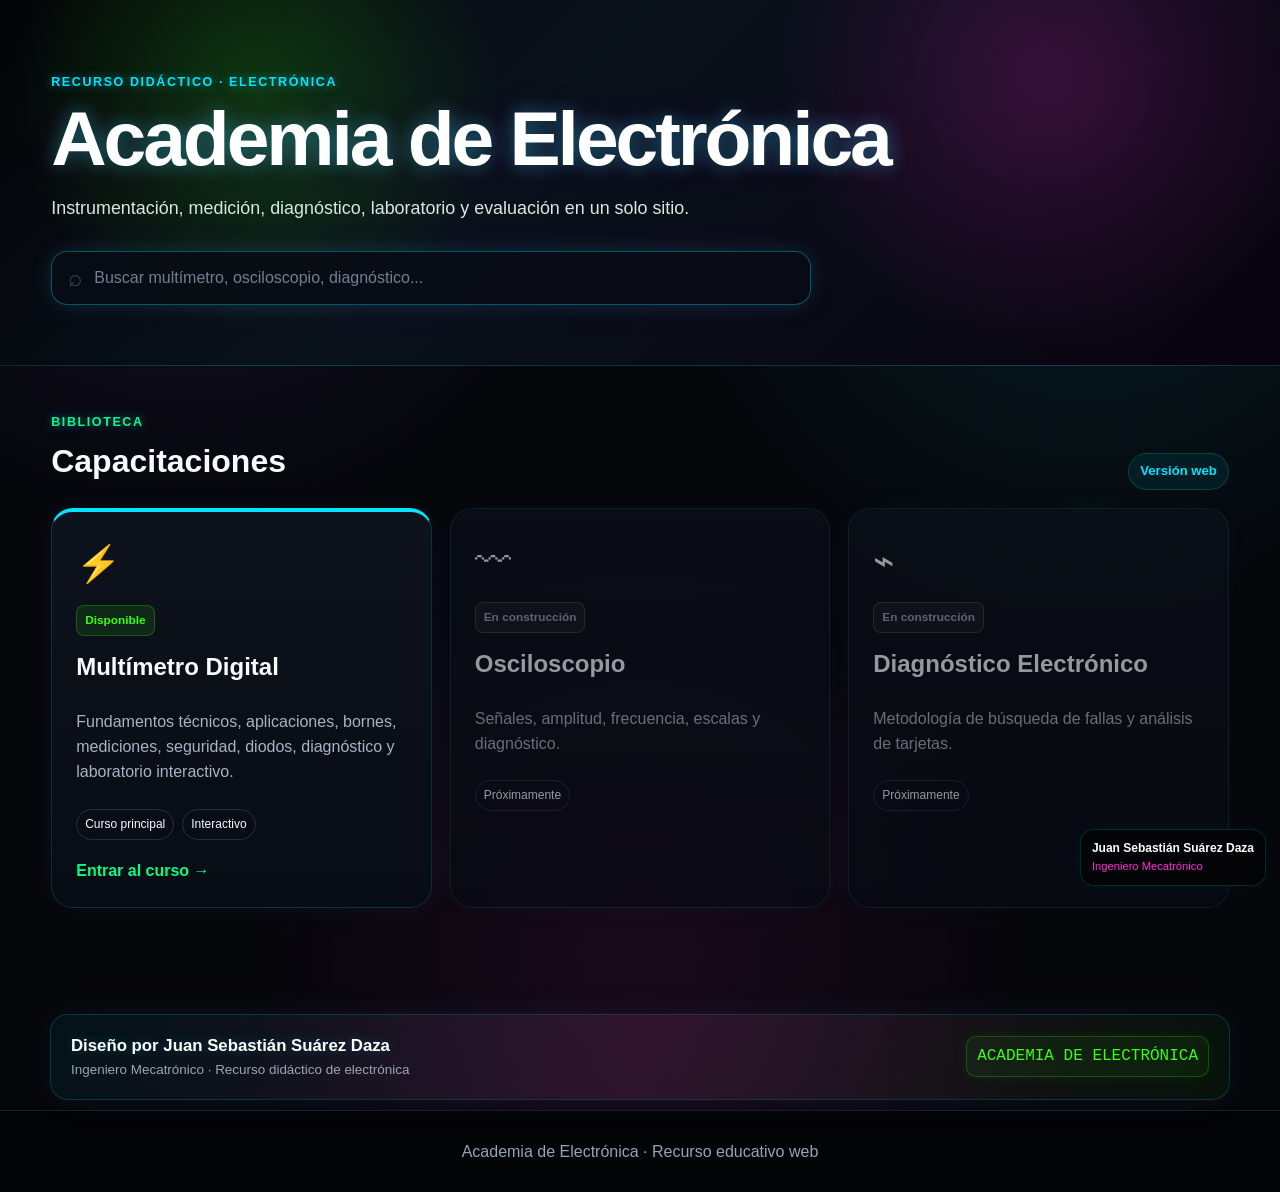
==== commit aec93d90: "Apuntar portada al curso principal multimetro.html" ====
--- a/index.html
+++ b/index.html
@@ -16,20 +16,20 @@
   </div>
 </header>
 <main class="container home-main">
-  <div class="section-heading"><div><span class="eyebrow dark">BIBLIOTECA</span><h2>Capacitaciones</h2></div><span class="pill">Versión web · V3.3</span></div>
+  <div class="section-heading"><div><span class="eyebrow dark">BIBLIOTECA</span><h2>Capacitaciones</h2></div><span class="pill">Versión web</span></div>
   <section id="gridCursos" class="course-grid">
-    <a class="course-card featured" data-tags="multimetro medicion fluke uni-t unit voltaje corriente resistencia continuidad diodos capacitancia seguridad cat aplicaciones" href="cursos/multimetro-v33.html">
+    <a class="course-card featured" data-tags="multimetro medicion fluke uni-t unit voltaje corriente resistencia continuidad diodos capacitancia seguridad cat aplicaciones" href="cursos/multimetro.html">
       <div class="course-icon">⚡</div><span class="course-tag">Disponible</span><h3>Multímetro Digital</h3>
       <p>Fundamentos técnicos, aplicaciones, bornes, mediciones, seguridad, diodos, diagnóstico y laboratorio interactivo.</p>
-      <div class="course-meta"><span>V3.3</span><span>Interactivo</span></div><strong>Entrar al curso →</strong>
+      <div class="course-meta"><span>Curso principal</span><span>Interactivo</span></div><strong>Entrar al curso →</strong>
     </a>
     <article class="course-card disabled" data-tags="osciloscopio señales frecuencia amplitud trigger canales"><div class="course-icon">〰</div><span class="course-tag muted">En construcción</span><h3>Osciloscopio</h3><p>Señales, amplitud, frecuencia, escalas y diagnóstico.</p><div class="course-meta"><span>Próximamente</span></div></article>
     <article class="course-card disabled" data-tags="diagnostico electronico fallas pcb fuente corto componentes"><div class="course-icon">⌁</div><span class="course-tag muted">En construcción</span><h3>Diagnóstico Electrónico</h3><p>Metodología de búsqueda de fallas y análisis de tarjetas.</p><div class="course-meta"><span>Próximamente</span></div></article>
   </section>
   <p id="sinResultados" class="empty hidden">No se encontraron capacitaciones con ese término.</p>
 </main>
-<div class="signature-strip"><div class="signature-inner"><div><div class="signature-name">Diseño por Juan Sebastián Suárez Daza</div><div class="signature-title">Ingeniero Mecatrónico · Recurso didáctico de electrónica</div></div><div class="signature-version">CREADO · VERSIÓN 3.3</div></div></div>
-<div class="neon-credit"><b>Juan Sebastián Suárez Daza</b><span>Ingeniero Mecatrónico · V3.3</span></div>
+<div class="signature-strip"><div class="signature-inner"><div><div class="signature-name">Diseño por Juan Sebastián Suárez Daza</div><div class="signature-title">Ingeniero Mecatrónico · Recurso didáctico de electrónica</div></div><div class="signature-version">ACADEMIA DE ELECTRÓNICA</div></div></div>
+<div class="neon-credit"><b>Juan Sebastián Suárez Daza</b><span>Ingeniero Mecatrónico</span></div>
 <footer class="site-footer">Academia de Electrónica · Recurso educativo web</footer>
 <script src="js/app.js"></script>
 </body>
